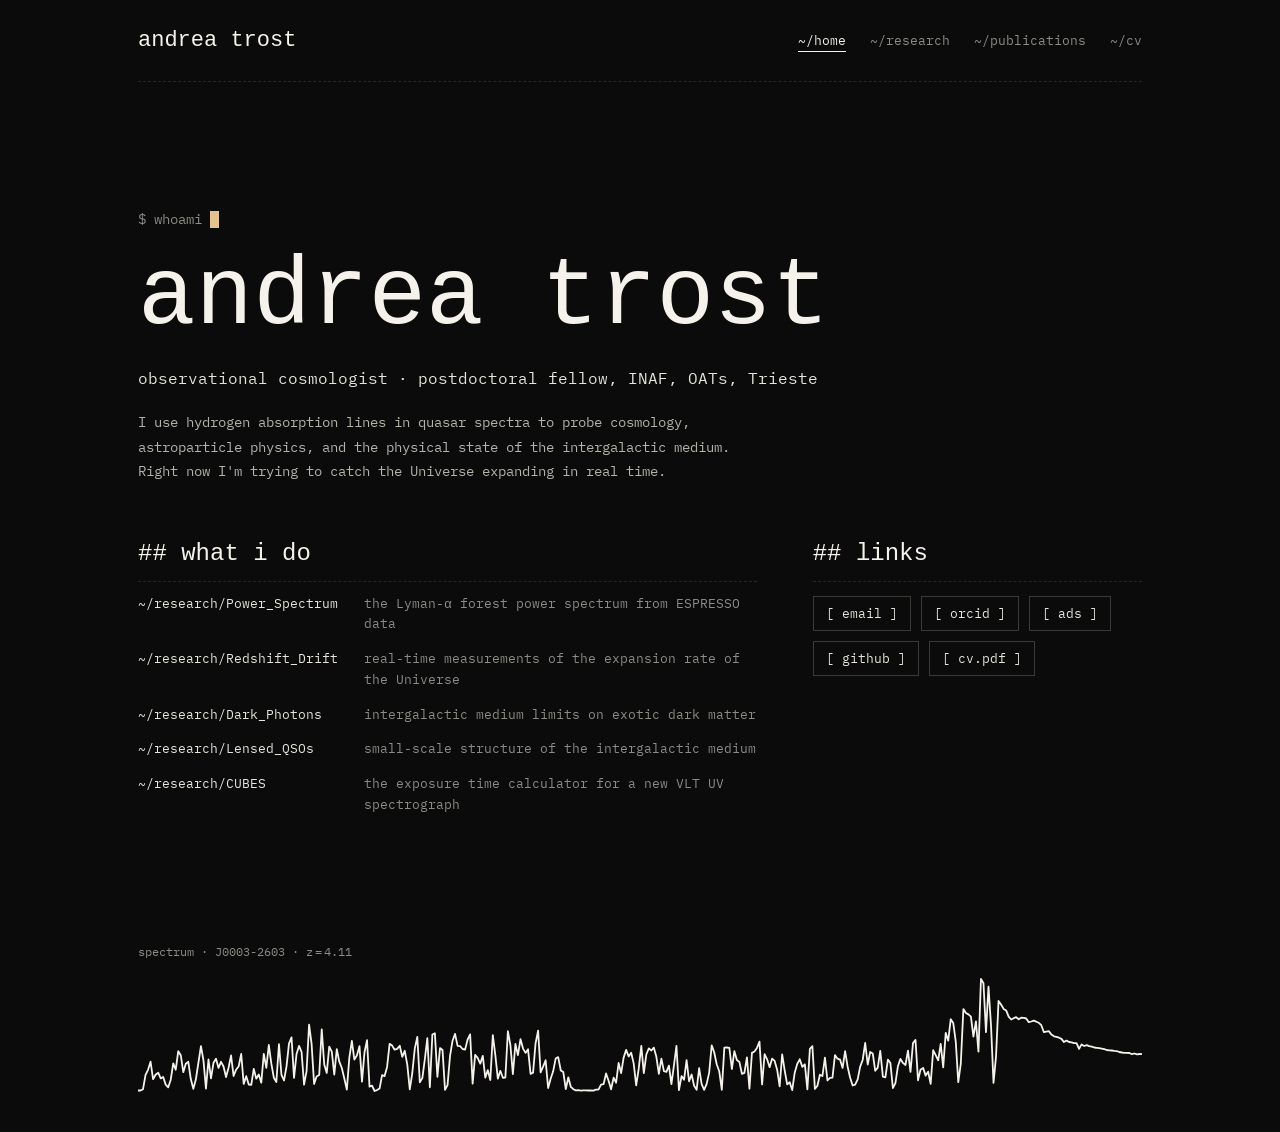
==== index.html @ 1221a6f8 "Initial commit — personal academic site" ====
<!doctype html>
<html lang="en">
<head>
<meta charset="utf-8">
<meta name="viewport" content="width=device-width, initial-scale=1">
<title>andrea trost</title>
<link rel="preconnect" href="https://fonts.googleapis.com">
<link rel="preconnect" href="https://fonts.gstatic.com" crossorigin>
<link rel="stylesheet" href="https://fonts.googleapis.com/css2?family=IBM+Plex+Mono:wght@400;500&display=swap">
<link rel="stylesheet" href="assets/style.css">
</head>
<body data-page="home">
<div class="wrap">

<header class="top">
  <a class="brand" href="index.html">andrea trost</a>
  <nav class="main">
    <a href="index.html" aria-current="page">~/home</a>
    <a href="research.html">~/research</a>
    <a href="publications.html">~/publications</a>
    <a href="cv.html">~/cv</a>
  </nav>
</header>

<main>
  <section class="hero">
    <div class="prompt"><span>$ whoami</span><span class="cursor"></span></div>
    <h1 class="name">andrea trost</h1>
    <p class="role">observational cosmologist · postdoctoral fellow, INAF, OATs, Trieste</p>
    <p class="intro">I use hydrogen absorption lines in quasar spectra to probe cosmology, astroparticle physics, and the physical state of the intergalactic medium. Right now I'm trying to catch the Universe expanding in real time.</p>
  </section>

  <div class="home-cols">
    <section class="what">
      <h2 class="h-section">## what i do</h2>
      <div class="row"><a href="research.html#Power_Spectrum">~/research/Power_Spectrum</a><span>the Lyman-α forest power spectrum from ESPRESSO data</span></div>
      <div class="row"><a href="research.html#Redshift_Drift">~/research/Redshift_Drift</a><span>real-time measurements of the expansion rate of the Universe</span></div>
      <div class="row"><a href="research.html#Dark_Photons">~/research/Dark_Photons</a><span>intergalactic medium limits on exotic dark matter</span></div>
      <div class="row"><a href="research.html#Lensed_QSOs">~/research/Lensed_QSOs</a><span>small-scale structure of the intergalactic medium</span></div>
      <div class="row"><a href="research.html#CUBES">~/research/CUBES</a><span>the exposure time calculator for a new VLT UV spectrograph</span></div>
    </section>

    <section class="links">
      <h2 class="h-section">## links</h2>
      <div class="chips">
        <a class="chip" href="mailto:atrost@sissa.it">[ email ]</a>
        <a class="chip" href="https://orcid.org/0000-0002-5959-5964">[ orcid ]</a>
        <a class="chip" href="https://ui.adsabs.harvard.edu/public-libraries/8BOKFjl3Sdu8SoBV287zgA">[ ads ]</a>
        <a class="chip" href="https://github.com/andrea-trost">[ github ]</a>
        <a class="chip" href="assets/TROST_CV.pdf">[ cv.pdf ]</a>
      </div>
    </section>
  </div>
</main>

<footer class="strip">
  <div class="cap">spectrum · [object · instrument · redshift]</div>
  <div class="spectrum" aria-hidden="true"></div>
</footer>

</div>
<script src="assets/site.js"></script>
</body>
</html>
---- assets/style.css ----
:root {
  --ground: #0b0b0b;
  --panel: #141413;
  --line: #262624;
  --line-strong: #3a3a37;
  --dim: #8c8b86;
  --body: #b3b2aa;
  --text: #e6e4dc;
  --bright: #f4f2ea;
  --accent: #e3c58b;
  --pixel: 'Departure Mono', monospace;
  --mono: 'IBM Plex Mono', monospace;
}

* { box-sizing: border-box; }
html { background: var(--ground); }
body {
  margin: 0;
  min-height: 100vh;
  background: var(--ground);
  color: var(--text);
  font-family: var(--mono);
  display: flex;
  flex-direction: column;
}
a { color: var(--text); text-decoration: none; }
a:hover { color: var(--accent); }
a:focus-visible, button:focus-visible { outline: 1px solid var(--accent); outline-offset: 3px; }

.wrap {
  width: 100%;
  max-width: 1100px;
  margin: 0 auto;
  padding: 0 48px;
  flex-grow: 1;
  display: flex;
  flex-direction: column;
}
@media (max-width: 640px) { .wrap { padding: 0 20px; } }

/* header + nav */
header.top {
  display: flex; justify-content: space-between; align-items: center;
  flex-wrap: wrap; gap: 16px;
  padding: 28px 0;
  border-bottom: 1px dashed var(--line);
}
.brand { font-family: var(--pixel); font-size: 22px; color: var(--bright); }
nav.main { display: flex; flex-wrap: wrap; gap: 24px; font-size: 13px; }
nav.main a { color: var(--dim); }
nav.main a:hover { color: var(--accent); }
nav.main a[aria-current="page"] {
  color: var(--bright); text-decoration: underline; text-underline-offset: 6px;
}

main { padding: 56px 0 48px; }

/* home */
.hero { display: flex; flex-direction: column; gap: 22px; padding: 72px 0 56px; }
.prompt { display: flex; align-items: center; gap: 8px; font-size: 14px; color: var(--dim); }
.cursor { width: 9px; height: 17px; background: var(--accent); animation: blink 1.1s steps(1) infinite; }
@keyframes blink { 50% { opacity: 0; } }
@media (prefers-reduced-motion: reduce) { .cursor { animation: none; } }
.name {
  font-family: var(--pixel); font-weight: 500; color: var(--bright);
  font-size: clamp(48px, 9vw, 96px); line-height: 1; margin: 0;
}
.role { font-size: 16px; margin: 0; }
.intro { font-size: 14px; line-height: 1.75; color: var(--body); max-width: 620px; margin: 0; }

.home-cols { display: flex; flex-wrap: wrap; gap: 56px; padding-bottom: 48px; }
.home-cols > .what { flex: 2 1 480px; min-width: 0; display: flex; flex-direction: column; gap: 14px; }
.home-cols > .links { flex: 1 1 260px; min-width: 0; display: flex; flex-direction: column; gap: 14px; }
.h-section { font-family: var(--pixel); font-weight: 500; font-size: 24px; color: var(--bright); margin: 0; }
.row { display: flex; flex-wrap: wrap; gap: 4px 16px; font-size: 13px; line-height: 1.6; }
.row:first-of-type { border-top: 1px dashed var(--line); padding-top: 12px; }
.row a { flex: 0 0 210px; }
.row span { flex: 1 1 220px; color: var(--dim); }
.chips { display: flex; flex-wrap: wrap; gap: 10px; font-size: 13px; border-top: 1px dashed var(--line); padding-top: 14px; }
.chip { border: 1px solid var(--line-strong); padding: 8px 12px; font-size: 13px; }
.chip:hover { border-color: var(--accent); }

/* sidebar pages */
.cols { display: flex; flex-wrap: wrap; gap: 56px; align-items: flex-start; }
.side-col { flex: 0 0 250px; display: flex; flex-direction: column; gap: 6px; }
.side-col .label { font-size: 12px; color: var(--dim); margin-bottom: 8px; display: flex; align-items: center; }
.side-col .label .cursor { margin-left: 5px; }
a.side { color: var(--dim); font-size: 13px; padding: 6px 0; }
a.side:hover { color: var(--accent); }
a.side.on { color: var(--bright); text-decoration: underline; text-underline-offset: 6px; }
.side-col .chip { align-self: flex-start; margin-top: 18px; }
.content { flex: 999 1 560px; min-width: 0; }

.list-head { display: flex; align-items: baseline; gap: 14px; margin-bottom: 20px; }
.list-head h1 { font-family: var(--pixel); font-weight: 500; font-size: 40px; line-height: 1.1; color: var(--bright); margin: 0; }
.list-head .count { font-size: 12px; color: var(--dim); }

.entry { display: flex; flex-wrap: wrap; gap: 6px 24px; padding: 14px 0; border-top: 1px dashed var(--line); }
.entry .when { flex: 0 0 140px; font-size: 12px; color: var(--dim); padding-top: 2px; }
.entry .body { flex: 1 1 360px; min-width: 0; display: flex; flex-direction: column; gap: 4px; }
.entry .t { font-size: 14px; line-height: 1.5; color: var(--bright); }
a.t:hover { color: var(--accent); }
.entry .m { font-size: 12px; line-height: 1.6; color: var(--dim); display: flex; flex-wrap: wrap; gap: 6px 14px; }
.entry .m a { color: var(--dim); }
.entry .m a:hover { color: var(--accent); }

/* research */
.proj { display: flex; flex-direction: column; gap: 20px; }
.proj-head { display: flex; align-items: baseline; gap: 14px; }
.proj-head .n { font-size: 12px; color: var(--dim); }
.proj-head h1 { font-family: var(--pixel); font-weight: 500; font-size: 44px; line-height: 1.1; color: var(--bright); margin: 0; }
.proj .meta, .proj .cap, .proj .more { font-size: 12px; color: var(--dim); margin: 0; }
.proj p.text { font-size: 14px; line-height: 1.75; color: var(--body); max-width: 680px; margin: 0; }
.fig-ph {
  height: 300px; border: 1px solid var(--line); background: var(--panel);
  display: flex; align-items: center; justify-content: center;
  font-size: 13px; color: var(--dim); text-align: center; padding: 0 16px;
}
.proj img { display: block; max-width: 100%; height: auto; border: 1px solid var(--line); }

/* spectrum strip */
footer.strip { margin-top: auto; padding: 32px 0; display: flex; flex-direction: column; gap: 12px; }
footer.strip .cap { font-size: 12px; color: var(--dim); }
.spectrum { height: 128px; width: 100%; display: block; }
.bar { flex: 1; min-width: 0; background: var(--dim); }
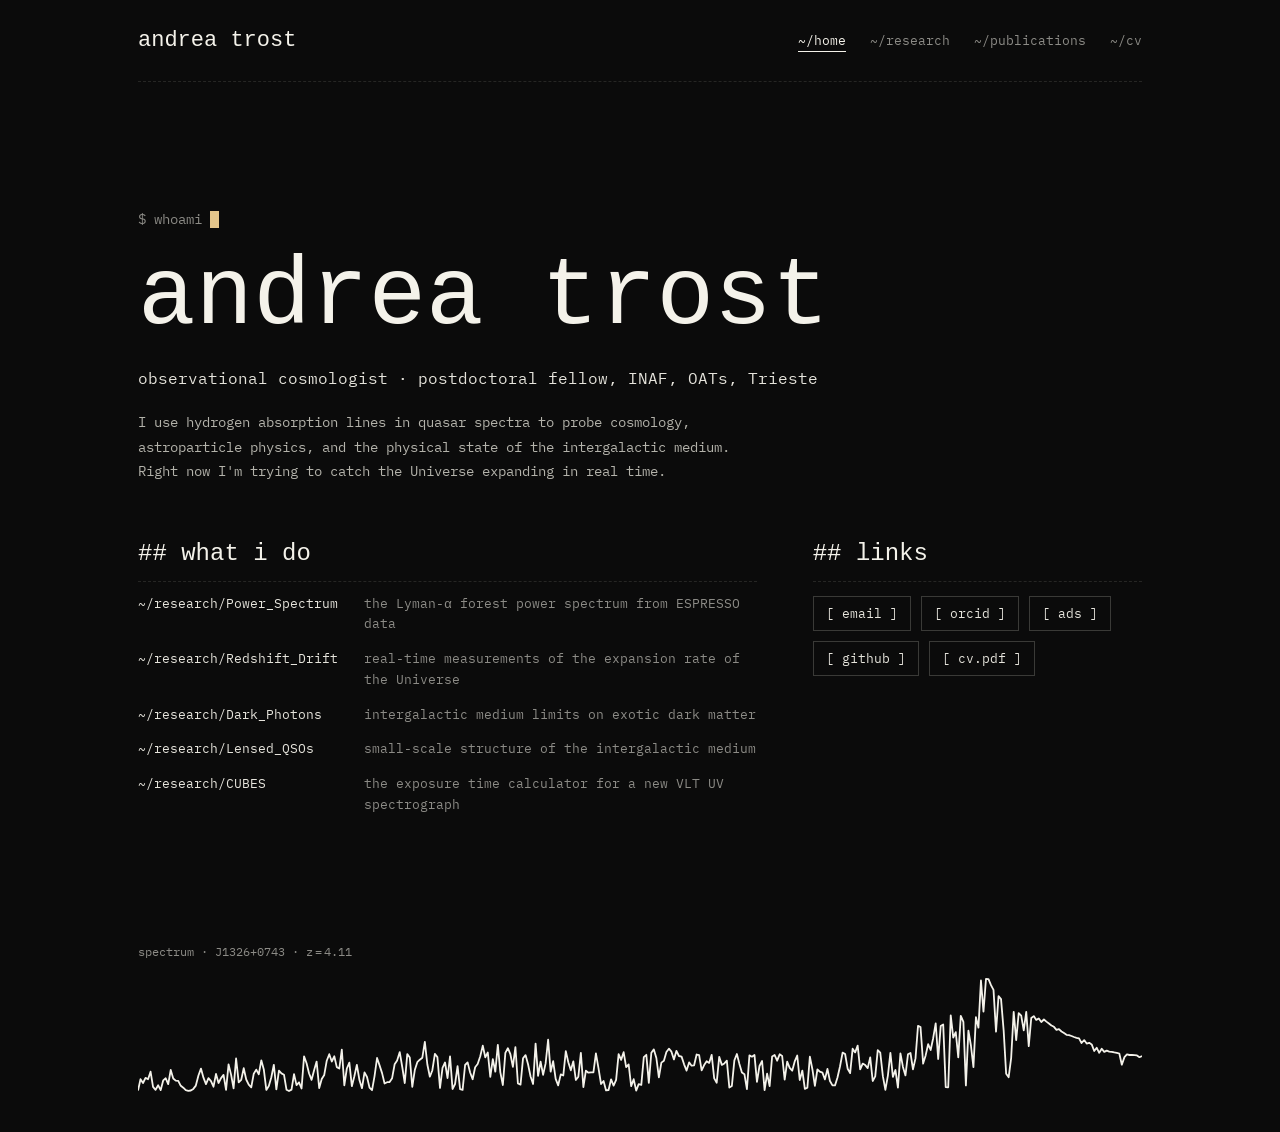
==== commit a5e59673: "Add favicon and site updates" ====
--- a/index.html
+++ b/index.html
@@ -7,6 +7,7 @@
 <link rel="preconnect" href="https://fonts.googleapis.com">
 <link rel="preconnect" href="https://fonts.gstatic.com" crossorigin>
 <link rel="stylesheet" href="https://fonts.googleapis.com/css2?family=IBM+Plex+Mono:wght@400;500&display=swap">
+<link rel="icon" href="assets/favicon.svg" type="image/svg+xml">
 <link rel="stylesheet" href="assets/style.css">
 </head>
 <body data-page="home">
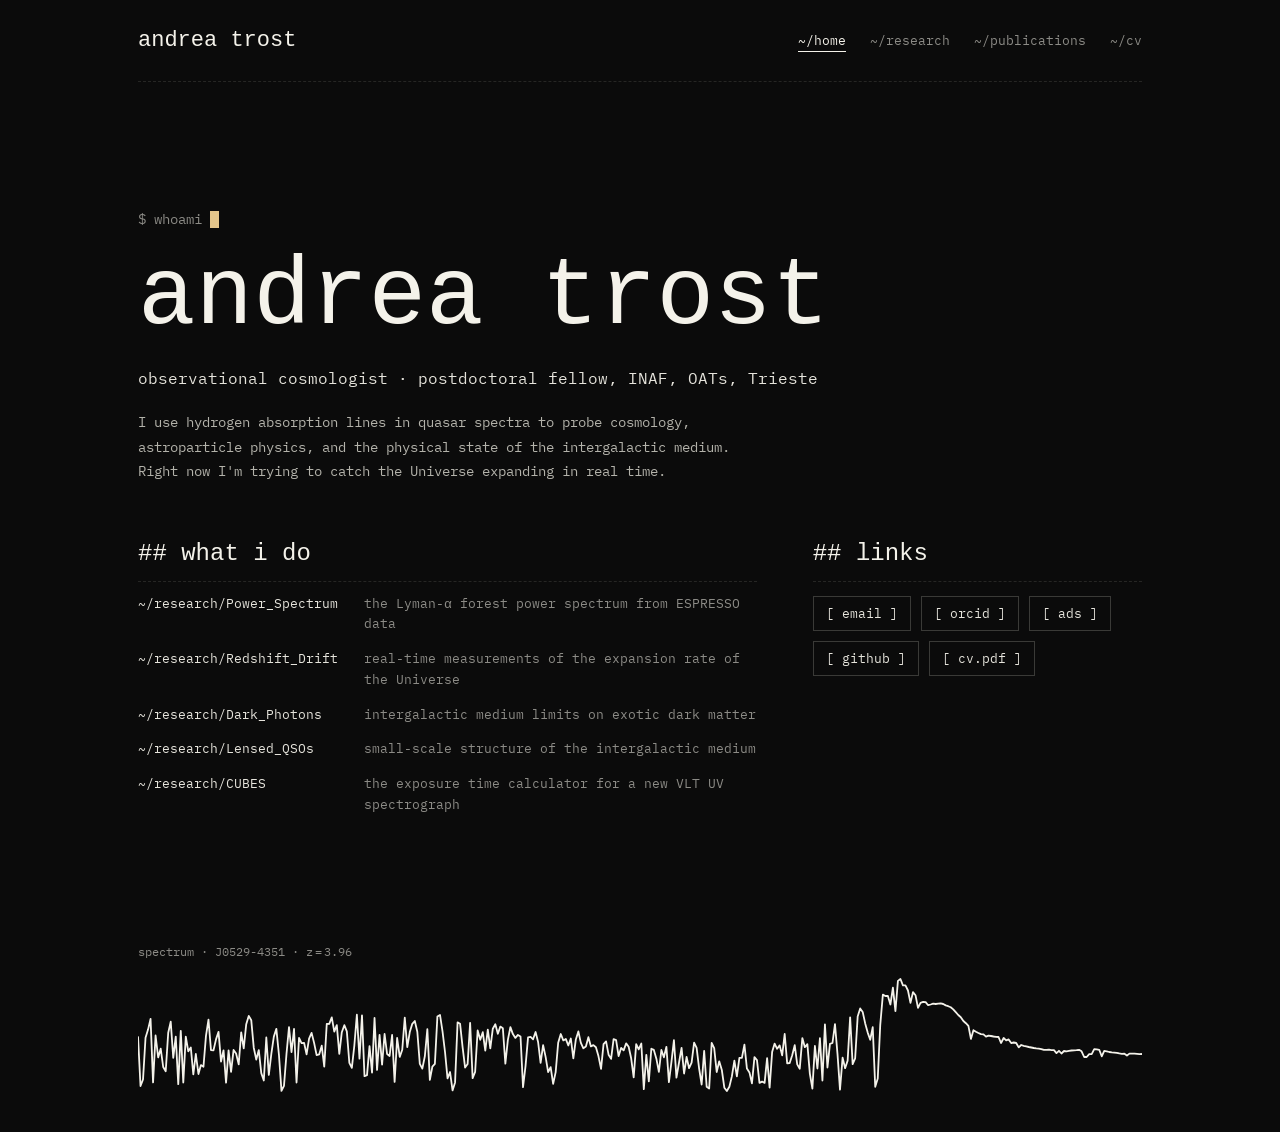
==== commit f20d9b83: "Add PNG favicon fallback" ====
--- a/index.html
+++ b/index.html
@@ -8,6 +8,7 @@
 <link rel="preconnect" href="https://fonts.gstatic.com" crossorigin>
 <link rel="stylesheet" href="https://fonts.googleapis.com/css2?family=IBM+Plex+Mono:wght@400;500&display=swap">
 <link rel="icon" href="assets/favicon.svg" type="image/svg+xml">
+<link rel="icon" href="assets/favicon.png" type="image/png">
 <link rel="stylesheet" href="assets/style.css">
 </head>
 <body data-page="home">
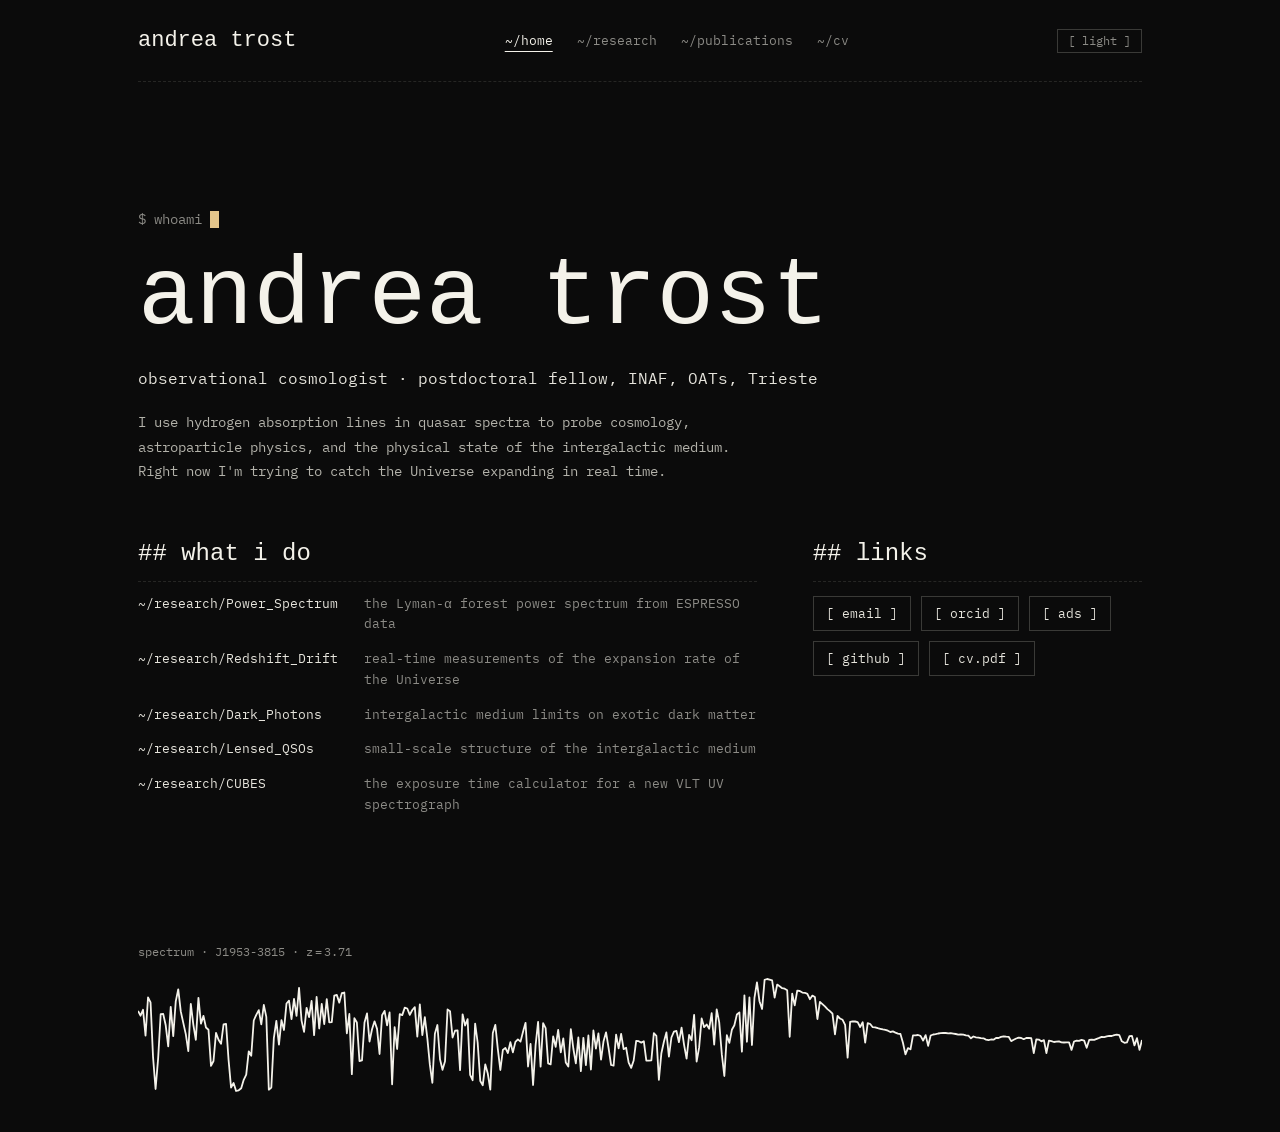
==== commit 267ae6dd: "add light/dark mode toggle" ====
--- a/index.html
+++ b/index.html
@@ -10,6 +10,7 @@
 <link rel="icon" href="assets/favicon.svg" type="image/svg+xml">
 <link rel="icon" href="assets/favicon.png" type="image/png">
 <link rel="stylesheet" href="assets/style.css">
+<script>try{var t=localStorage.getItem("theme");if(t)document.documentElement.setAttribute("data-theme",t);}catch(e){}</script>
 </head>
 <body data-page="home">
 <div class="wrap">
@@ -22,6 +23,7 @@
     <a href="publications.html">~/publications</a>
     <a href="cv.html">~/cv</a>
   </nav>
+  <button class="theme-btn" id="theme-btn" aria-label="toggle theme">[ light ]</button>
 </header>
 
 <main>
--- a/assets/style.css
+++ b/assets/style.css
@@ -123,3 +123,31 @@
 footer.strip .cap { font-size: 12px; color: var(--dim); }
 .spectrum { height: 128px; width: 100%; display: block; }
 .bar { flex: 1; min-width: 0; background: var(--dim); }
+
+/* ── light theme ───────────────────────────────────────────── */
+html[data-theme="light"] {
+  --ground: #f5f3eb;
+  --panel: #ece9df;
+  --line: #ccc9bc;
+  --line-strong: #b8b4a6;
+  --dim: #7a7870;
+  --body: #4a4840;
+  --text: #1e1d18;
+  --bright: #0d0c09;
+  --accent: #8a6400;
+}
+
+/* ── theme toggle button ───────────────────────────────────── */
+.theme-btn {
+  background: none;
+  border: 1px solid var(--line-strong);
+  color: var(--dim);
+  font-family: var(--mono);
+  font-size: 12px;
+  padding: 5px 10px;
+  cursor: pointer;
+  line-height: 1;
+  flex-shrink: 0;
+  transition: color 0.15s, border-color 0.15s;
+}
+.theme-btn:hover { color: var(--accent); border-color: var(--accent); }
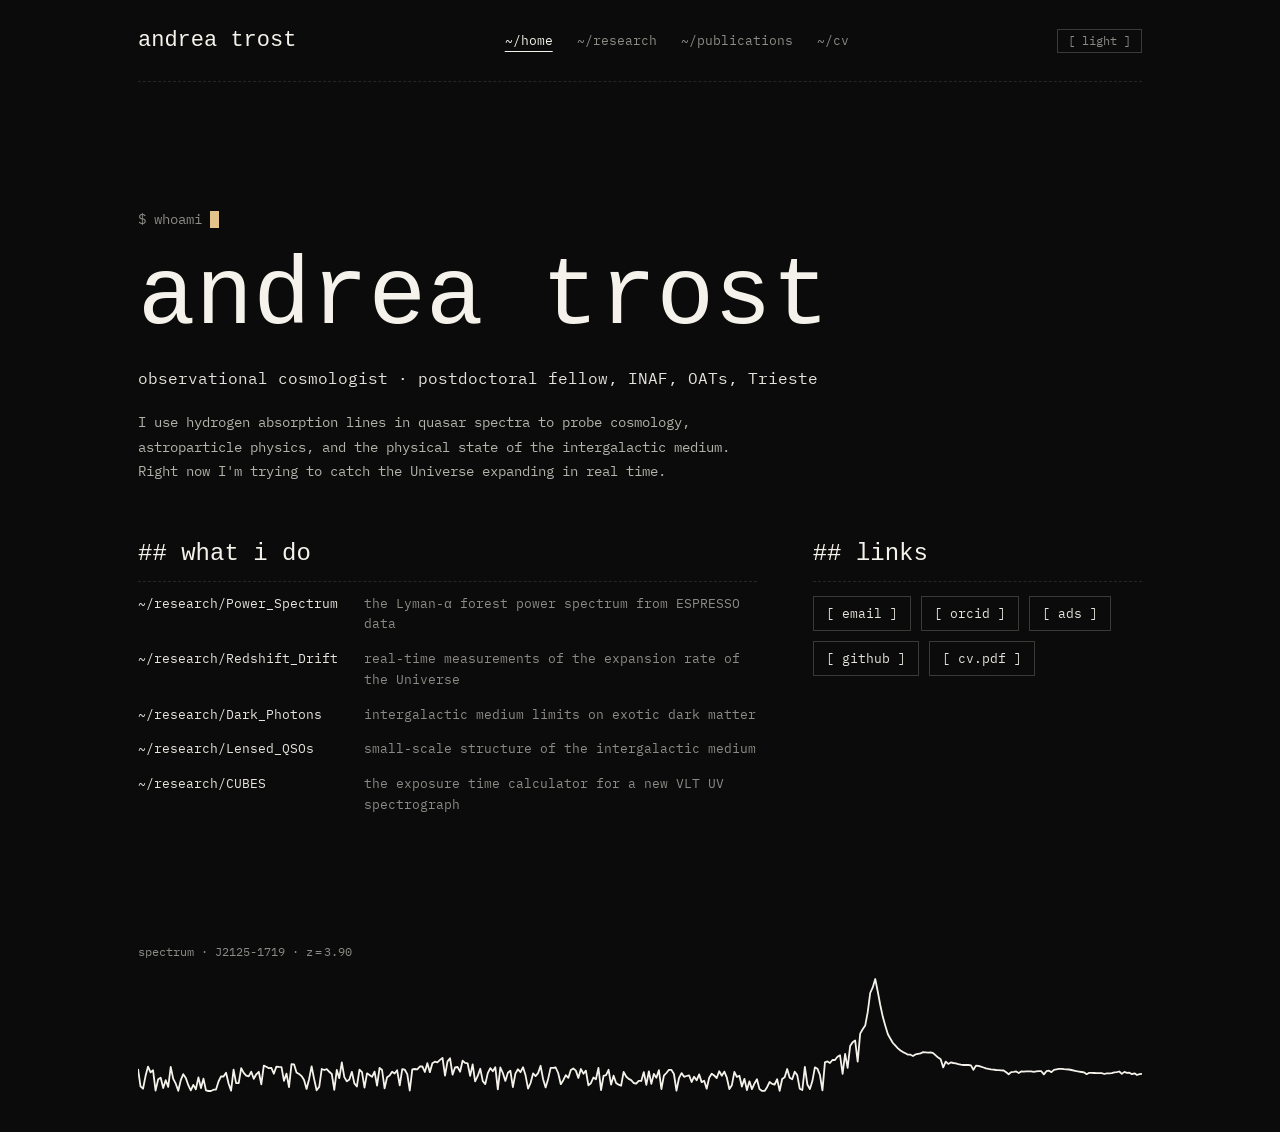
==== commit a6c4d64f: "Add sitemap, robots.txt and meta descriptions" ====
--- a/index.html
+++ b/index.html
@@ -4,6 +4,14 @@
 <meta charset="utf-8">
 <meta name="viewport" content="width=device-width, initial-scale=1">
 <title>andrea trost</title>
+<meta name="description" content="Andrea Trost, observational cosmologist and postdoctoral fellow at INAF-OATs, Trieste. Lyman-alpha forest, quasar spectroscopy, the intergalactic medium and the real-time expansion of the Universe.">
+<link rel="canonical" href="https://andrea-trost.github.io/">
+<meta property="og:title" content="Andrea Trost">
+<meta property="og:description" content="Andrea Trost, observational cosmologist and postdoctoral fellow at INAF-OATs, Trieste. Lyman-alpha forest, quasar spectroscopy, the intergalactic medium and the real-time expansion of the Universe.">
+<meta property="og:url" content="https://andrea-trost.github.io/">
+<script type="application/ld+json">
+{"@context":"https://schema.org","@type":"Person","name":"Andrea Trost","url":"https://andrea-trost.github.io/","jobTitle":"Postdoctoral fellow","affiliation":{"@type":"Organization","name":"INAF - Osservatorio Astronomico di Trieste"},"sameAs":["https://github.com/andrea-trost","https://orcid.org/0000-0002-5959-5964"]}
+</script>
 <link rel="preconnect" href="https://fonts.googleapis.com">
 <link rel="preconnect" href="https://fonts.gstatic.com" crossorigin>
 <link rel="stylesheet" href="https://fonts.googleapis.com/css2?family=IBM+Plex+Mono:wght@400;500&display=swap">
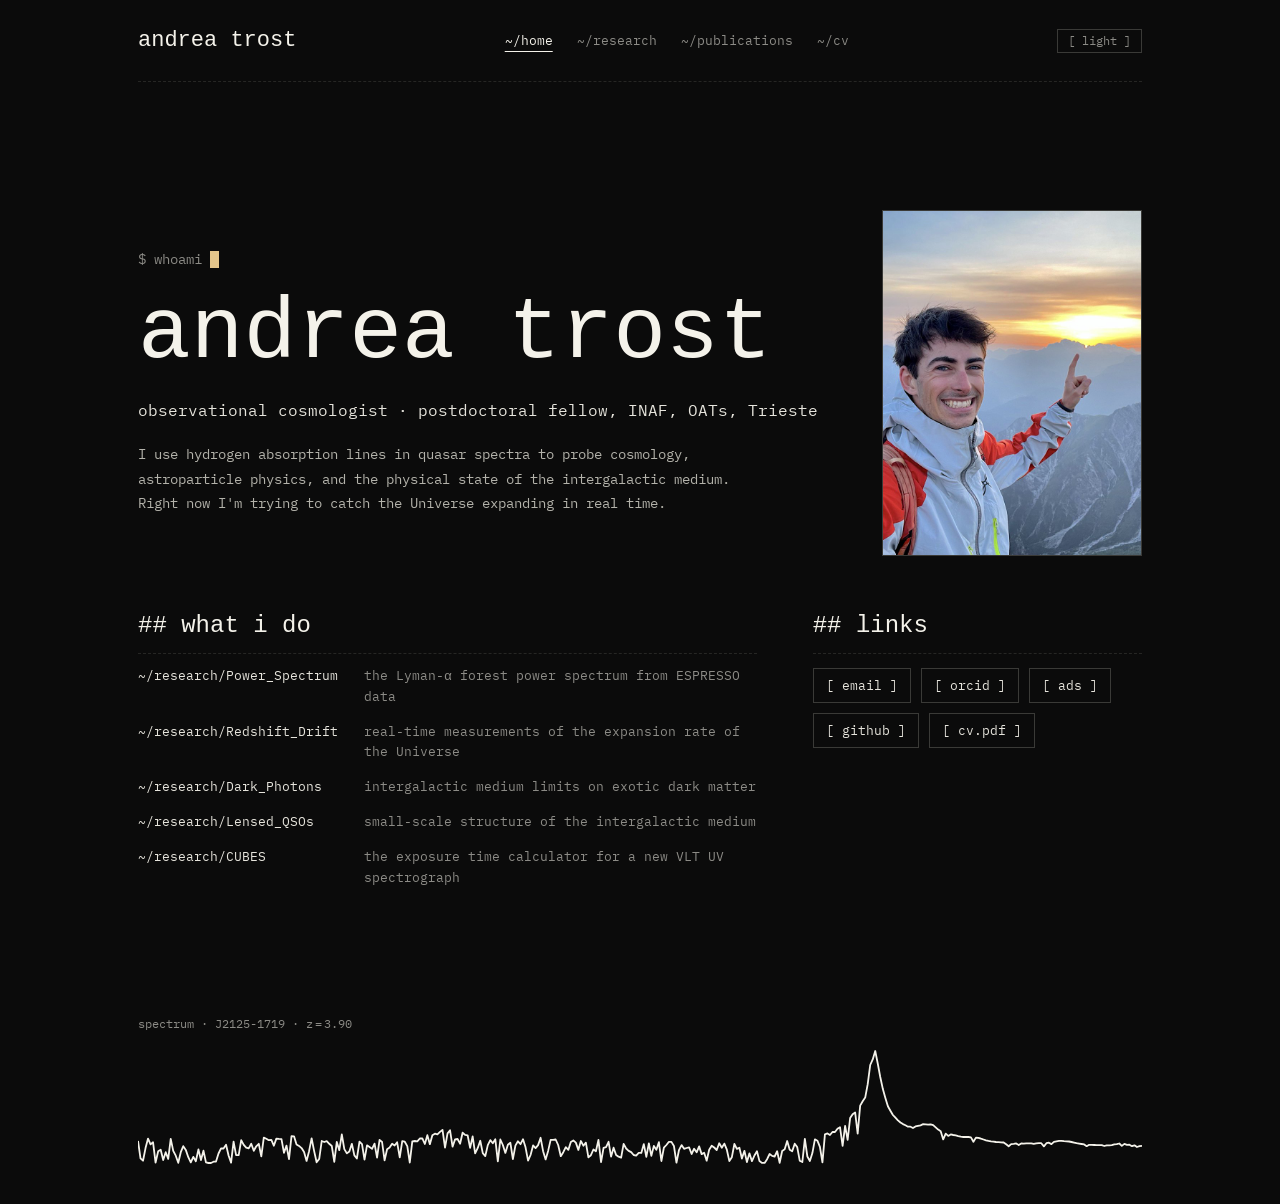
==== commit e770da48: "Add portrait photo to home page hero Co-Authored-By: Claude Opus 5.5 <noreply@anthropic.com> Claude-" ====
--- a/index.html
+++ b/index.html
@@ -36,10 +36,15 @@
 
 <main>
   <section class="hero">
+   <div class="hero-text">
     <div class="prompt"><span>$ whoami</span><span class="cursor"></span></div>
     <h1 class="name">andrea trost</h1>
     <p class="role">observational cosmologist · postdoctoral fellow, INAF, OATs, Trieste</p>
     <p class="intro">I use hydrogen absorption lines in quasar spectra to probe cosmology, astroparticle physics, and the physical state of the intergalactic medium. Right now I'm trying to catch the Universe expanding in real time.</p>
+   </div>
+    <figure class="portrait">
+      <img src="assets/img/portrait.jpg" width="720" height="960" alt="Andrea Trost on a mountain summit at sunrise, pointing at the sun">
+    </figure>
   </section>
 
   <div class="home-cols">
--- a/assets/style.css
+++ b/assets/style.css
@@ -56,7 +56,15 @@
 main { padding: 56px 0 48px; }
 
 /* home */
-.hero { display: flex; flex-direction: column; gap: 22px; padding: 72px 0 56px; }
+.hero { display: flex; align-items: center; gap: 40px; padding: 72px 0 56px; }
+.hero-text { flex: 1 1 auto; min-width: 0; display: flex; flex-direction: column; gap: 22px; }
+.portrait { flex: 0 0 260px; margin: 0; }
+@media (min-width: 821px) { .hero .name { white-space: nowrap; font-size: clamp(48px, 7vw, 88px); } }
+.portrait img { display: block; width: 100%; height: auto; border: 1px solid var(--line-strong); }
+@media (max-width: 820px) {
+  .hero { flex-direction: column; align-items: flex-start; }
+  .portrait { flex-basis: auto; width: min(260px, 70%); }
+}
 .prompt { display: flex; align-items: center; gap: 8px; font-size: 14px; color: var(--dim); }
 .cursor { width: 9px; height: 17px; background: var(--accent); animation: blink 1.1s steps(1) infinite; }
 @keyframes blink { 50% { opacity: 0; } }
